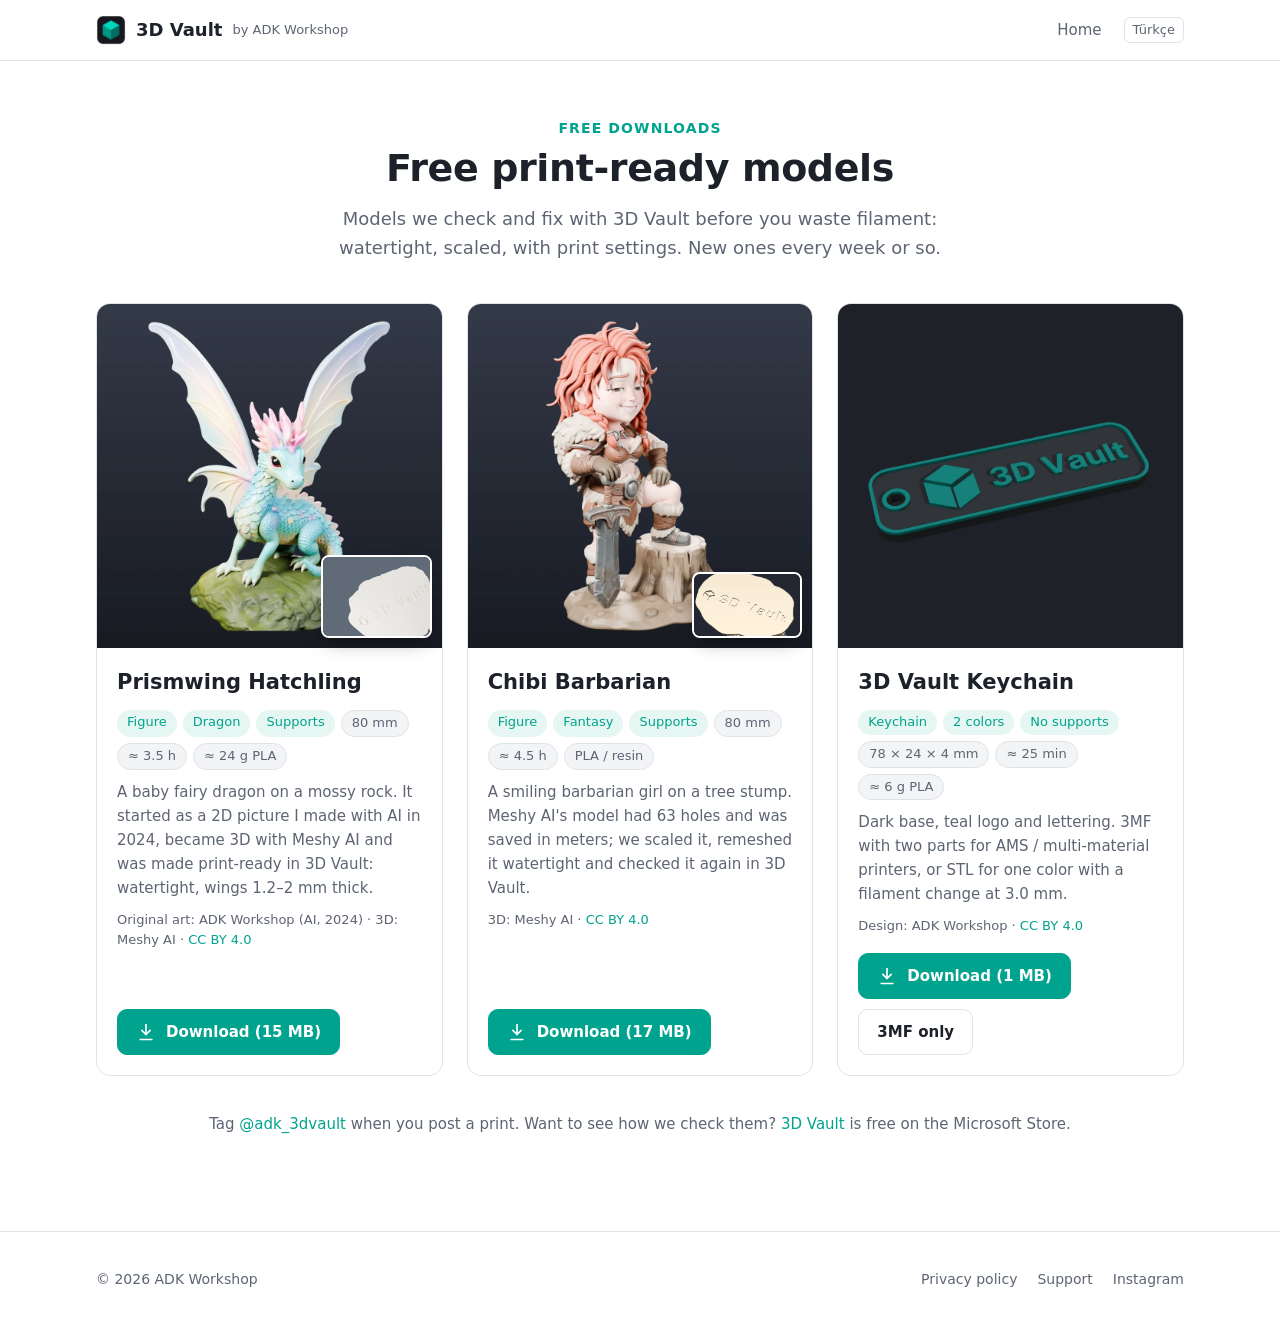
==== models/index.html @ 49a32dad "Ücretsiz modeller sayfası (models/, tr/models/) + ana sayfada son 3 model; Prismwing Hatchling eklen" ====
<!doctype html>
<html lang="en">
<head>
<meta charset="utf-8">
<meta name="viewport" content="width=device-width, initial-scale=1">
<title>Free 3D printable models – 3D Vault | ADK Workshop</title>
<meta name="description" content="Free, print-ready STL models checked with 3D Vault: watertight, scaled and tested in the slicer. CC BY 4.0.">
<meta property="og:title" content="Free 3D printable models – 3D Vault | ADK Workshop">
<meta property="og:description" content="Free, print-ready STL models checked with 3D Vault: watertight, scaled and tested in the slicer. CC BY 4.0.">
<meta property="og:image" content="https://3dvault.adkworkshop.com/assets/models/prismwing-hatchling.webp">
<meta property="og:type" content="website">
<link rel="alternate" hreflang="en" href="https://3dvault.adkworkshop.com/models/">
<link rel="alternate" hreflang="tr" href="https://3dvault.adkworkshop.com/tr/models/">
<link rel="icon" type="image/png" sizes="32x32" href="../assets/icon-32.png">
<link rel="apple-touch-icon" href="../assets/icon-180.png">
<link rel="stylesheet" href="../assets/site.css">
</head>
<body>

<header class="top">
  <div class="wrap">
    <a class="brand" href="../"><img src="../assets/icon-64.png" alt="">3D Vault <small>by ADK Workshop</small></a>
    <nav>
      <a href="../">Home</a>
      <a class="lang" href="../tr/models/" hreflang="tr">Türkçe</a>
    </nav>
  </div>
</header>

<section class="models-page">
  <div class="wrap">
    <div class="center">
      <p class="kicker">Free downloads</p>
      <h2>Free print-ready models</h2>
      <p class="sub">Models we check and fix with 3D Vault before you waste filament: watertight, scaled, with print settings. New ones every week or so.</p>
    </div>
    <div class="mgrid">
<article class="mcard" id="prismwing-hatchling">
  <div class="mimg"><img class="main" src="../assets/models/prismwing-hatchling.webp" alt="Prismwing Hatchling" loading="lazy"><img class="bottom" src="../assets/models/prismwing-hatchling-bottom.webp" alt="the 3D Vault stamp under the base" loading="lazy"></div>
  <div class="mbody">
    <h3>Prismwing Hatchling</h3>
    <div class="chips"><span class="chip">Figure</span><span class="chip">Dragon</span><span class="chip">Supports</span><span class="chip spec">80 mm</span><span class="chip spec">≈ 3.5 h</span><span class="chip spec">≈ 24 g PLA</span></div>
    <p>A baby fairy dragon on a mossy rock. It started as a 2D picture I made with AI in 2024, became 3D with Meshy AI and was made print-ready in 3D Vault: watertight, wings 1.2–2 mm thick.</p>
    <p class="credit">Original art: ADK Workshop (AI, 2024) · 3D: Meshy AI · <a href="https://creativecommons.org/licenses/by/4.0/" target="_blank" rel="noopener">CC BY 4.0</a></p>
    <div class="mbtns"><a class="btn primary" href="../downloads/Prismwing-Hatchling-3DVault.zip" download><svg viewBox="0 0 24 24" fill="none" stroke="currentColor" stroke-width="2" stroke-linecap="round" stroke-linejoin="round"><path d="M12 3v12"/><path d="M7 10l5 5 5-5"/><path d="M5 21h14"/></svg>Download (15 MB)</a></div>
  </div>
</article>
<article class="mcard" id="chibi-barbarian">
  <div class="mimg"><img class="main" src="../assets/models/chibi-barbarian-color.webp" alt="Chibi Barbarian" loading="lazy"><img class="bottom" src="../assets/models/chibi-barbarian-bottom.webp" alt="the 3D Vault stamp under the base" loading="lazy"></div>
  <div class="mbody">
    <h3>Chibi Barbarian</h3>
    <div class="chips"><span class="chip">Figure</span><span class="chip">Fantasy</span><span class="chip">Supports</span><span class="chip spec">80 mm</span><span class="chip spec">≈ 4.5 h</span><span class="chip spec">PLA / resin</span></div>
    <p>A smiling barbarian girl on a tree stump. Meshy AI&#x27;s model had 63 holes and was saved in meters; we scaled it, remeshed it watertight and checked it again in 3D Vault.</p>
    <p class="credit">3D: Meshy AI · <a href="https://creativecommons.org/licenses/by/4.0/" target="_blank" rel="noopener">CC BY 4.0</a></p>
    <div class="mbtns"><a class="btn primary" href="../downloads/Chibi-Barbarian-3DVault.zip" download><svg viewBox="0 0 24 24" fill="none" stroke="currentColor" stroke-width="2" stroke-linecap="round" stroke-linejoin="round"><path d="M12 3v12"/><path d="M7 10l5 5 5-5"/><path d="M5 21h14"/></svg>Download (17 MB)</a></div>
  </div>
</article>
<article class="mcard" id="keychain">
  <div class="mimg"><img class="main contain" src="../assets/keychain.webp" alt="3D Vault Keychain" loading="lazy"></div>
  <div class="mbody">
    <h3>3D Vault Keychain</h3>
    <div class="chips"><span class="chip">Keychain</span><span class="chip">2 colors</span><span class="chip">No supports</span><span class="chip spec">78 × 24 × 4 mm</span><span class="chip spec">≈ 25 min</span><span class="chip spec">≈ 6 g PLA</span></div>
    <p>Dark base, teal logo and lettering. 3MF with two parts for AMS / multi-material printers, or STL for one color with a filament change at 3.0 mm.</p>
    <p class="credit">Design: ADK Workshop · <a href="https://creativecommons.org/licenses/by/4.0/" target="_blank" rel="noopener">CC BY 4.0</a></p>
    <div class="mbtns"><a class="btn primary" href="../downloads/3DVault-Keychain.zip" download><svg viewBox="0 0 24 24" fill="none" stroke="currentColor" stroke-width="2" stroke-linecap="round" stroke-linejoin="round"><path d="M12 3v12"/><path d="M7 10l5 5 5-5"/><path d="M5 21h14"/></svg>Download (1 MB)</a><a class="btn" href="../downloads/3DVault-Keychain.3mf" download>3MF only</a></div>
  </div>
</article>
    </div>
    <p class="mnote center">Tag <a href="https://www.instagram.com/adk_3dvault/" target="_blank" rel="noopener">@adk_3dvault</a> when you post a print. Want to see how we check them? <a href="../#features">3D Vault</a> is free on the Microsoft Store.</p>
  </div>
</section>

<footer>
  <div class="wrap">
    <span>© 2026 <a href="https://adkworkshop.com/">ADK Workshop</a></span>
    <div class="links">
      <a href="../privacy.html">Privacy policy</a>
      <a href="mailto:support@adkworkshop.com">Support</a>
      <a href="https://www.instagram.com/adk_3dvault/" target="_blank" rel="noopener">Instagram</a>
    </div>
  </div>
</footer>
</body>
</html>
---- assets/site.css ----
/* ADK Workshop / 3D Vault — site stili (uygulamanın renkleriyle aynı) */
:root {
  --bg: #111317; --bg2: #16181d; --panel: #1e2128; --line: #2c313b; --text: #e6e8ec; --muted: #9aa2b0;
  --accent: #00c2a8; --accent-ink: #04201c; --accent-soft: rgba(0, 194, 168, .12); --shadow: rgba(0, 0, 0, .55);
}
@media (prefers-color-scheme: light) {
  :root {
    --bg: #ffffff; --bg2: #f3f4f6; --panel: #ffffff; --line: #dfe3e8; --text: #1d2129; --muted: #5d6573;
    --accent: #00a38d; --accent-ink: #ffffff; --accent-soft: rgba(0, 163, 141, .10); --shadow: rgba(30, 40, 60, .18);
  }
}
* { box-sizing: border-box; }
html { scroll-behavior: smooth; }
body { margin: 0; background: var(--bg); color: var(--text); font: 17px/1.6 "Segoe UI Variable Text", "Segoe UI", system-ui, -apple-system, sans-serif; -webkit-font-smoothing: antialiased; }
a { color: var(--accent); text-decoration: none; }
a:hover { text-decoration: underline; }
img, video { max-width: 100%; display: block; }
.wrap { max-width: 1120px; margin: 0 auto; padding: 0 16px; }

/* üst bar */
header.top { position: sticky; top: 0; z-index: 10; background: color-mix(in srgb, var(--bg) 86%, transparent); backdrop-filter: blur(10px); border-bottom: 1px solid var(--line); }
header.top .wrap { display: flex; align-items: center; gap: 20px; height: 60px; }
.brand { display: flex; align-items: center; gap: 10px; color: var(--text); font-weight: 600; font-size: 18px; }
.brand:hover { text-decoration: none; }
.brand img { width: 30px; height: 30px; }
.brand small { color: var(--muted); font-weight: 400; font-size: 13px; }
header.top nav { margin-left: auto; display: flex; gap: 22px; align-items: center; font-size: 15px; }
header.top nav a { color: var(--muted); }
header.top nav a:hover { color: var(--text); text-decoration: none; }
header.top nav .lang { border: 1px solid var(--line); border-radius: 6px; padding: 2px 8px; font-size: 13px; }
@media (max-width: 720px) { header.top nav a:not(.lang) { display: none; } .brand small { display: none; } }

/* düğmeler */
.btn { display: inline-flex; align-items: center; gap: 10px; padding: 12px 22px; border-radius: 10px; font-weight: 600; font-size: 16px; border: 1px solid var(--line); color: var(--text); background: var(--panel); cursor: pointer; }
.btn:hover { text-decoration: none; border-color: var(--muted); }
.btn.primary { background: var(--accent); border-color: var(--accent); color: var(--accent-ink); }
.btn.primary:hover { filter: brightness(1.08); }
.btn.soon { cursor: default; }
.btn.soon:hover { filter: none; }
.btn svg { width: 20px; height: 20px; flex: none; }
.btn .sub { display: block; font-size: 12px; font-weight: 400; opacity: .85; line-height: 1.2; }
.btn .two { display: flex; flex-direction: column; align-items: flex-start; line-height: 1.25; }

/* giriş */
.hero { padding: 72px 0 40px; text-align: center; background: radial-gradient(1200px 500px at 50% -10%, var(--accent-soft), transparent 70%); }
.hero .logo { width: 88px; height: 88px; margin: 0 auto 18px; }
.hero h1 { font-size: clamp(36px, 6vw, 60px); line-height: 1.08; margin: 0 0 16px; letter-spacing: -.02em; }
.hero p.lead { font-size: clamp(18px, 2.2vw, 21px); color: var(--muted); max-width: 720px; margin: 0 auto 30px; }
.hero .cta { display: flex; gap: 12px; justify-content: center; flex-wrap: wrap; }
.hero .note { margin-top: 14px; font-size: 14px; color: var(--muted); }
.hero .note.samples { margin-top: 4px; }
.shot { margin: 48px auto 0; border-radius: 12px; overflow: hidden; border: 1px solid var(--line); box-shadow: 0 30px 80px -20px var(--shadow); background: var(--bg2); }
.shot img { width: 100%; height: auto; cursor: zoom-in; }

/* bölümler */
section { padding: 80px 0; }
section.alt { background: var(--bg2); }
.kicker { color: var(--accent); font-weight: 600; font-size: 14px; letter-spacing: .08em; text-transform: uppercase; margin: 0 0 8px; }
h2 { font-size: clamp(28px, 4vw, 38px); line-height: 1.15; margin: 0 0 14px; letter-spacing: -.01em; }
.center { text-align: center; }
.center p.sub, p.sub { color: var(--muted); max-width: 680px; margin: 0 auto; font-size: 18px; }

/* özellik satırları */
.feature { display: grid; grid-template-columns: 5fr 7fr; gap: 48px; align-items: center; margin-top: 72px; }
.feature:nth-child(even) { grid-template-columns: 7fr 5fr; }
.feature:nth-child(even) .text { order: 2; }
.feature h3 { font-size: 24px; margin: 0 0 10px; }
.feature p { color: var(--muted); margin: 0 0 12px; }
.feature ul { margin: 0; padding-left: 20px; color: var(--muted); }
.feature li { margin: 4px 0; }
.feature .shot { margin: 0; }
@media (max-width: 860px) { .feature, .feature:nth-child(even) { grid-template-columns: 1fr; gap: 20px; margin-top: 56px; } .feature:nth-child(even) .text { order: 0; } }

/* küçük özellik kutuları */
.grid { display: grid; grid-template-columns: repeat(auto-fill, minmax(240px, 1fr)); gap: 16px; margin-top: 40px; }
.card { background: var(--panel); border: 1px solid var(--line); border-radius: 12px; padding: 20px; }
.card h4 { margin: 0 0 6px; font-size: 17px; }
.card p { margin: 0; color: var(--muted); font-size: 15px; }
.card .ic { font-size: 22px; margin-bottom: 8px; }

/* video */
.video { max-width: 960px; margin: 40px auto 0; border-radius: 12px; overflow: hidden; border: 1px solid var(--line); box-shadow: 0 30px 80px -20px var(--shadow); background: #000; }
.video video { width: 100%; height: auto; aspect-ratio: 16 / 9; }

/* fiyat */
.plans { display: grid; grid-template-columns: repeat(2, minmax(0, 1fr)); gap: 20px; max-width: 860px; margin: 40px auto 0; }
@media (max-width: 720px) { .plans { grid-template-columns: 1fr; } }
.plan { background: var(--panel); border: 1px solid var(--line); border-radius: 14px; padding: 28px; display: flex; flex-direction: column; }
.plan.pro { border-color: var(--accent); box-shadow: 0 0 0 1px var(--accent), 0 24px 60px -24px var(--shadow); }
.plan h3 { margin: 0; font-size: 22px; }
.plan .price { font-size: 40px; font-weight: 700; margin: 10px 0 2px; letter-spacing: -.02em; }
.plan .price s { font-size: 22px; color: var(--muted); font-weight: 400; margin-left: 6px; }
.plan .per { color: var(--muted); font-size: 14px; margin-bottom: 18px; }
.plan ul { list-style: none; padding: 0; margin: 0 0 4px; }
.plan li { padding: 6px 0 6px 28px; position: relative; color: var(--text); }
.plan li::before { content: "✓"; position: absolute; left: 4px; color: var(--accent); font-weight: 700; }
.plan li.no { color: var(--muted); }
.plan li.no::before { content: "–"; color: var(--muted); }
.badge { display: inline-block; background: var(--accent-soft); color: var(--accent); font-size: 12px; font-weight: 600; padding: 3px 10px; border-radius: 99px; margin-left: 8px; vertical-align: middle; }

/* anahtarlık */
#keychain .feature { margin-top: 40px; }
.feature .kc-shot { border: 0; box-shadow: none; background: radial-gradient(ellipse at center, var(--accent-soft), transparent 70%); }
.kc-cta { display: flex; gap: 12px; flex-wrap: wrap; margin-top: 22px; }
.kc-note { font-size: 14px; margin-top: 14px !important; }

/* ücretsiz modeller */
#free-models .feature { margin-top: 40px; grid-template-columns: 7fr 5fr; }
#free-models .text h3 { font-size: 24px; margin: 0 0 10px; }
.model-shot { position: relative; overflow: visible; }
.model-shot img { border-radius: 12px; }
.model-shot .model-bottom { position: absolute; right: -10px; bottom: -18px; width: 38%; border: 3px solid var(--bg2);
  border-radius: 12px; box-shadow: 0 12px 30px -10px var(--shadow); cursor: default; }
@media (max-width: 860px) { #free-models .feature { grid-template-columns: 1fr; } #free-models .shot { order: -1; } }

/* SSS */
.faq { max-width: 780px; margin: 32px auto 0; }
.faq details { border-bottom: 1px solid var(--line); padding: 16px 0; }
.faq summary { cursor: pointer; font-weight: 600; font-size: 17px; list-style: none; display: flex; justify-content: space-between; gap: 16px; }
.faq summary::-webkit-details-marker { display: none; }
.faq summary::after { content: "+"; color: var(--muted); font-weight: 400; font-size: 22px; line-height: 1; }
.faq details[open] summary::after { content: "−"; }
.faq details p { color: var(--muted); margin: 10px 0 0; }

/* alt bilgi */
footer { border-top: 1px solid var(--line); padding: 36px 0 48px; color: var(--muted); font-size: 14px; }
footer .wrap { display: flex; flex-wrap: wrap; gap: 12px 28px; align-items: center; }
footer .links { display: flex; flex-wrap: wrap; gap: 8px 20px; margin-left: auto; }
footer a { color: var(--muted); }
footer a:hover { color: var(--text); }

/* yazı sayfaları (gizlilik) */
.doc { max-width: 760px; margin: 0 auto; padding: 48px 16px 72px; }
.doc h1 { font-size: 32px; margin: 0 0 4px; }
.doc h2 { font-size: 21px; margin: 32px 0 8px; }
.doc p, .doc li { color: var(--text); }
.doc .muted { color: var(--muted); font-size: 14px; }
.doc ul { padding-left: 22px; }
.doc hr { border: 0; border-top: 1px solid var(--line); margin: 48px 0; }

/* büyük resim */
.lightbox { position: fixed; inset: 0; z-index: 50; background: rgba(0, 0, 0, .85); display: none; align-items: center; justify-content: center; padding: 16px; cursor: zoom-out; }
.lightbox.on { display: flex; }
.lightbox img { max-height: 100%; border-radius: 8px; }
section[id], .doc section { scroll-margin-top: 64px; }

/* ücretsiz modeller: ızgara kartlar (tools/build_models.py) */
.mgrid { display: grid; grid-template-columns: repeat(auto-fill, minmax(300px, 1fr)); gap: 24px; margin-top: 40px; }
.mcard { background: var(--panel); border: 1px solid var(--line); border-radius: 14px; overflow: hidden; display: flex; flex-direction: column; }
.mimg { position: relative; background: #1e2128; }
.mimg .main { width: 100%; aspect-ratio: 1; object-fit: cover; }
.mimg .main.contain { object-fit: contain; padding: 6%; }
.mimg .bottom { position: absolute; right: 10px; bottom: 10px; width: 32%; border-radius: 8px; border: 2px solid var(--panel); box-shadow: 0 8px 20px -8px rgba(0, 0, 0, .6); }
.mbody { padding: 18px 20px 20px; display: flex; flex-direction: column; gap: 10px; flex: 1; }
.mbody h3 { margin: 0; font-size: 21px; }
.chips { display: flex; flex-wrap: wrap; gap: 6px; }
.chip { font-size: 13px; padding: 2px 10px; border-radius: 999px; background: var(--accent-soft); color: var(--accent); }
.chip.spec { background: var(--bg2); color: var(--muted); border: 1px solid var(--line); }
.mbody p { margin: 0; color: var(--muted); font-size: 15px; }
.mbody .credit { font-size: 13px; }
.mbtns { margin-top: auto; padding-top: 6px; display: flex; gap: 10px; flex-wrap: wrap; }
.mbtns .btn { padding: 10px 18px; font-size: 15px; }
.more { text-align: center; margin: 36px 0 0; }
.models-page { padding-top: 56px; }
.mnote { color: var(--muted); font-size: 15px; margin-top: 36px; }
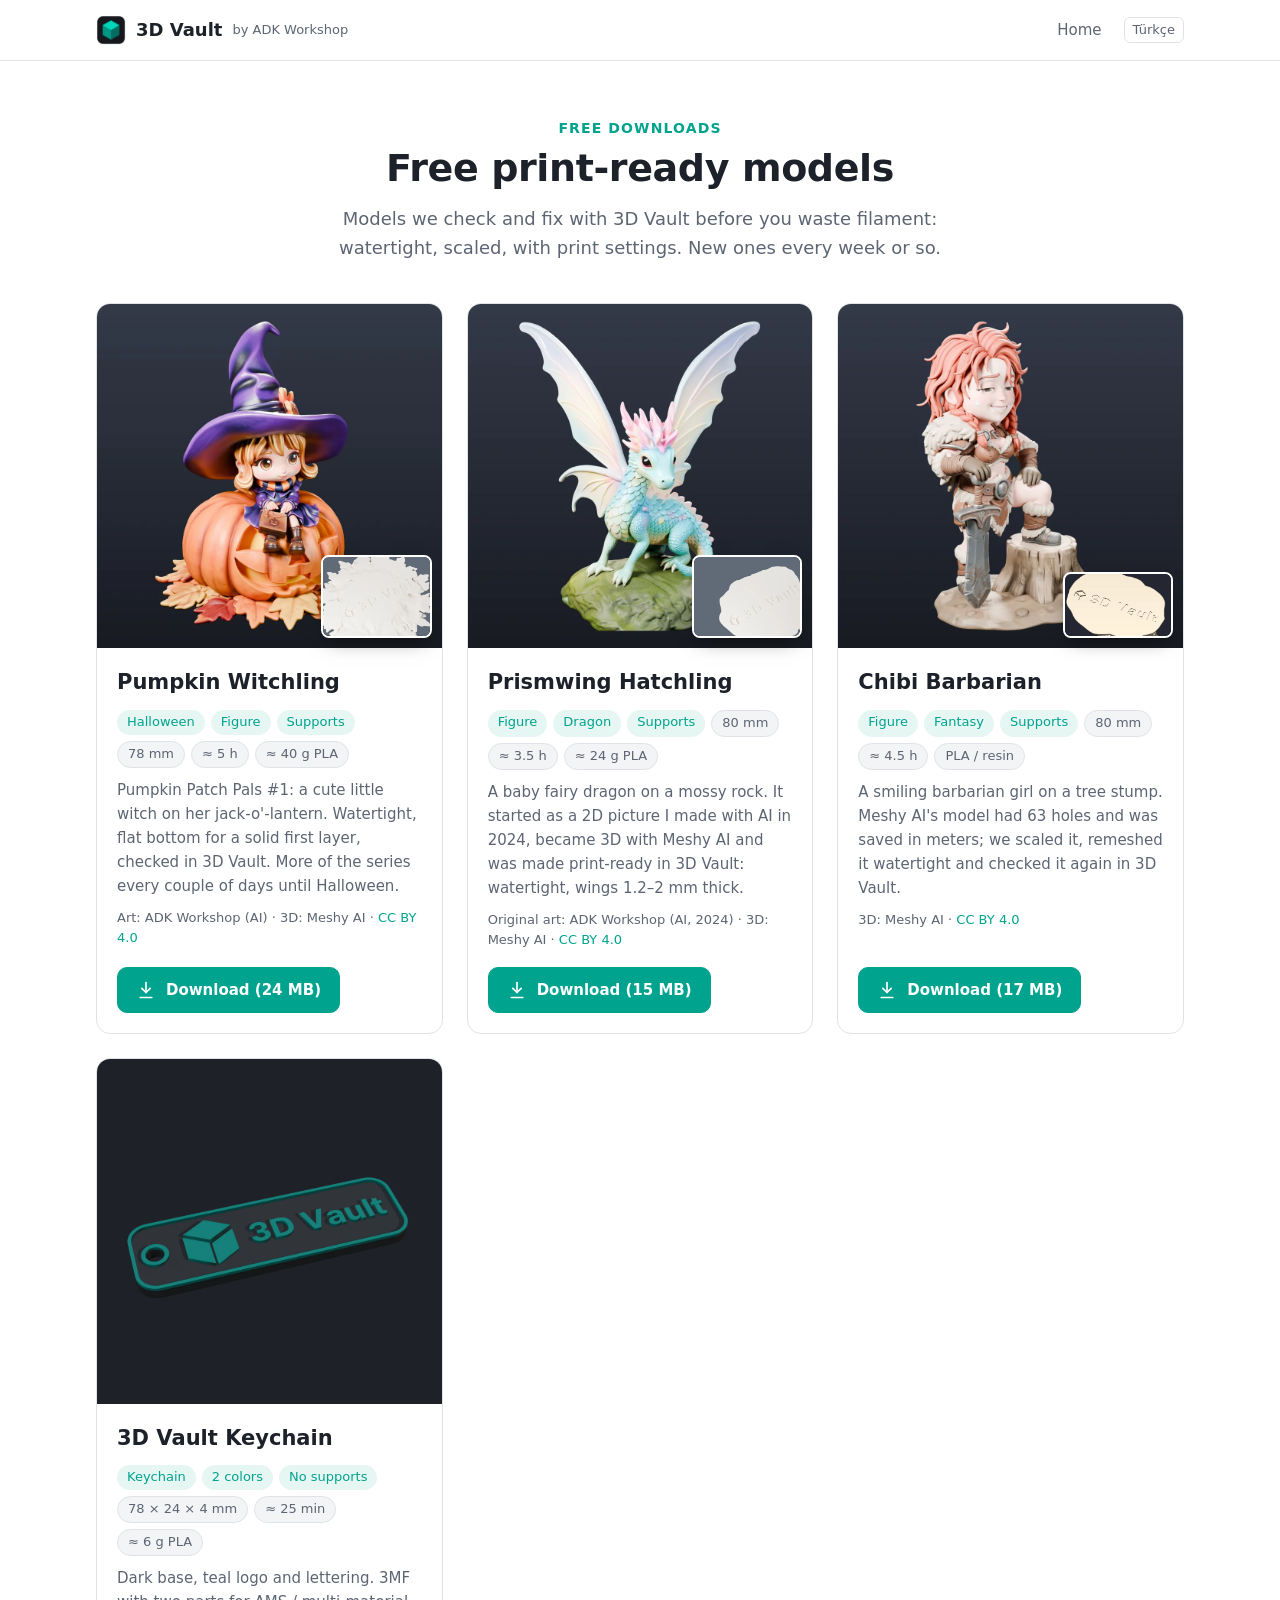
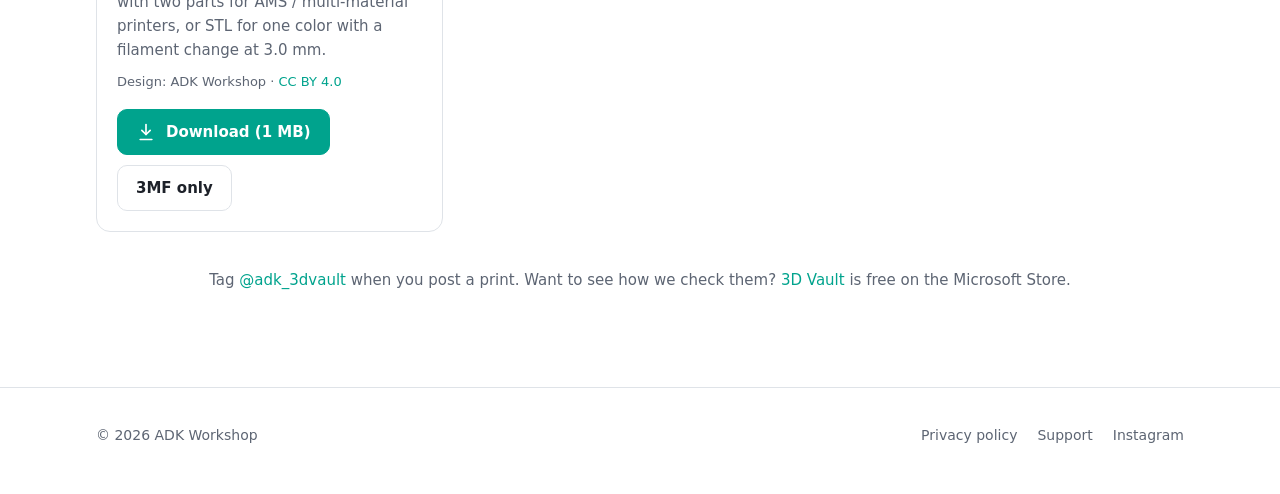
==== commit 9dd03d92: "Pumpkin Witchling (Pumpkin Patch Pals #1) ücretsiz model Co-Authored-By: Claude Opus 5.5 <noreply@an" ====
--- a/models/index.html
+++ b/models/index.html
@@ -7,7 +7,7 @@
 <meta name="description" content="Free, print-ready STL models checked with 3D Vault: watertight, scaled and tested in the slicer. CC BY 4.0.">
 <meta property="og:title" content="Free 3D printable models – 3D Vault | ADK Workshop">
 <meta property="og:description" content="Free, print-ready STL models checked with 3D Vault: watertight, scaled and tested in the slicer. CC BY 4.0.">
-<meta property="og:image" content="https://3dvault.adkworkshop.com/assets/models/prismwing-hatchling.webp">
+<meta property="og:image" content="https://3dvault.adkworkshop.com/assets/models/pumpkin-witchling.webp">
 <meta property="og:type" content="website">
 <link rel="alternate" hreflang="en" href="https://3dvault.adkworkshop.com/models/">
 <link rel="alternate" hreflang="tr" href="https://3dvault.adkworkshop.com/tr/models/">
@@ -35,6 +35,16 @@
       <p class="sub">Models we check and fix with 3D Vault before you waste filament: watertight, scaled, with print settings. New ones every week or so.</p>
     </div>
     <div class="mgrid">
+<article class="mcard" id="pumpkin-witchling">
+  <div class="mimg"><img class="main" src="../assets/models/pumpkin-witchling.webp" alt="Pumpkin Witchling" loading="lazy"><img class="bottom" src="../assets/models/pumpkin-witchling-bottom.webp" alt="the 3D Vault stamp under the base" loading="lazy"></div>
+  <div class="mbody">
+    <h3>Pumpkin Witchling</h3>
+    <div class="chips"><span class="chip">Halloween</span><span class="chip">Figure</span><span class="chip">Supports</span><span class="chip spec">78 mm</span><span class="chip spec">≈ 5 h</span><span class="chip spec">≈ 40 g PLA</span></div>
+    <p>Pumpkin Patch Pals #1: a cute little witch on her jack-o&#x27;-lantern. Watertight, flat bottom for a solid first layer, checked in 3D Vault. More of the series every couple of days until Halloween.</p>
+    <p class="credit">Art: ADK Workshop (AI) · 3D: Meshy AI · <a href="https://creativecommons.org/licenses/by/4.0/" target="_blank" rel="noopener">CC BY 4.0</a></p>
+    <div class="mbtns"><a class="btn primary" href="../downloads/Pumpkin-Witchling-3DVault.zip" download><svg viewBox="0 0 24 24" fill="none" stroke="currentColor" stroke-width="2" stroke-linecap="round" stroke-linejoin="round"><path d="M12 3v12"/><path d="M7 10l5 5 5-5"/><path d="M5 21h14"/></svg>Download (24 MB)</a></div>
+  </div>
+</article>
 <article class="mcard" id="prismwing-hatchling">
   <div class="mimg"><img class="main" src="../assets/models/prismwing-hatchling.webp" alt="Prismwing Hatchling" loading="lazy"><img class="bottom" src="../assets/models/prismwing-hatchling-bottom.webp" alt="the 3D Vault stamp under the base" loading="lazy"></div>
   <div class="mbody">
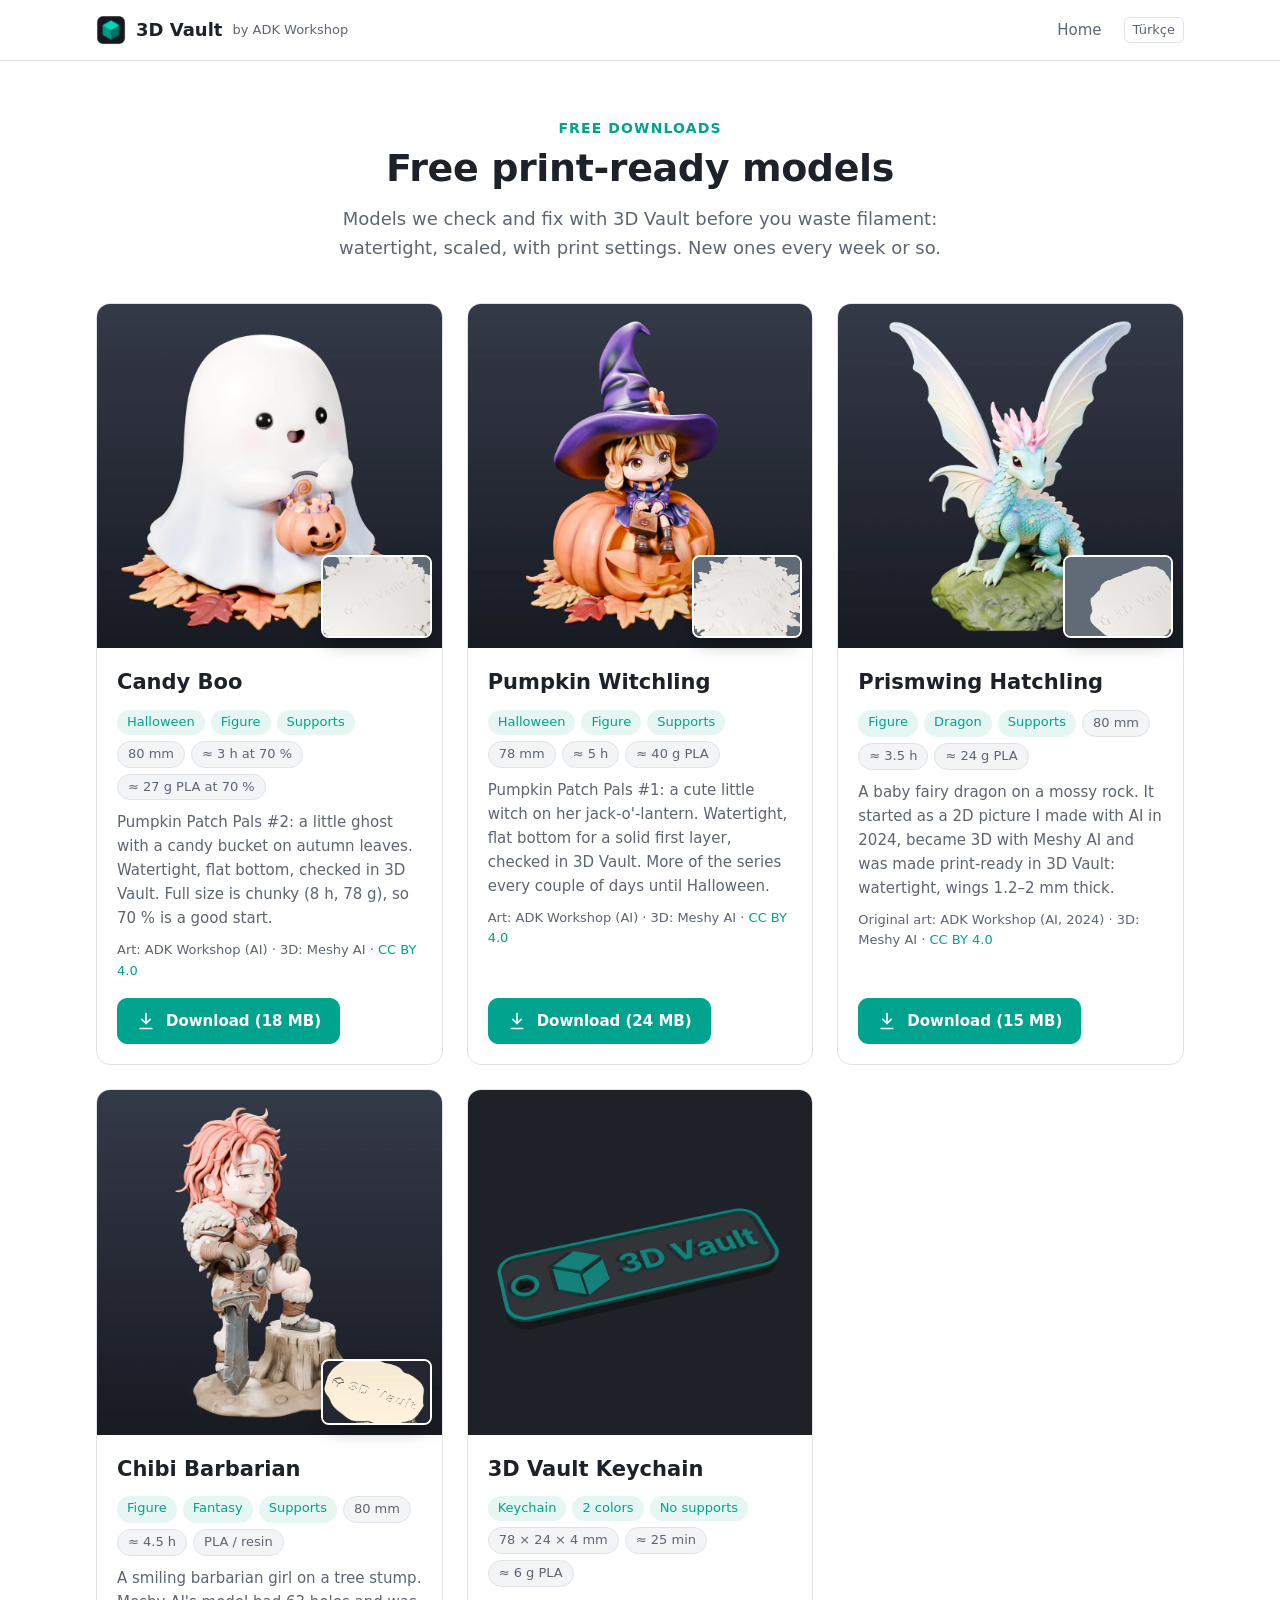
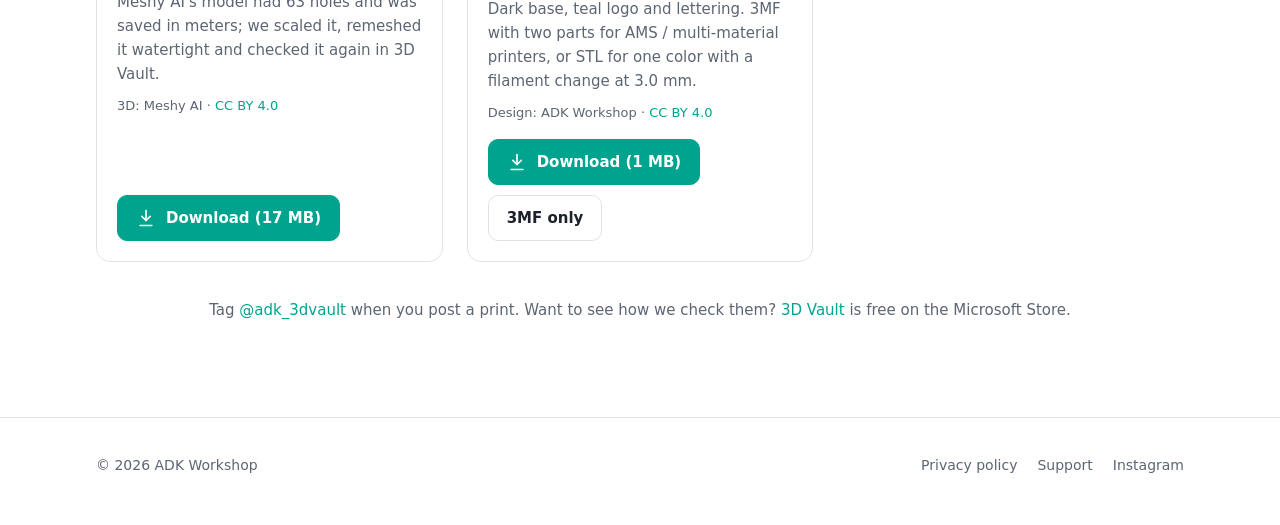
==== commit 0bbe289b: "Candy Boo (Pumpkin Patch Pals #2) ücretsiz model Co-Authored-By: Claude Opus 5.5 <noreply@anthropic." ====
--- a/models/index.html
+++ b/models/index.html
@@ -7,7 +7,7 @@
 <meta name="description" content="Free, print-ready STL models checked with 3D Vault: watertight, scaled and tested in the slicer. CC BY 4.0.">
 <meta property="og:title" content="Free 3D printable models – 3D Vault | ADK Workshop">
 <meta property="og:description" content="Free, print-ready STL models checked with 3D Vault: watertight, scaled and tested in the slicer. CC BY 4.0.">
-<meta property="og:image" content="https://3dvault.adkworkshop.com/assets/models/pumpkin-witchling.webp">
+<meta property="og:image" content="https://3dvault.adkworkshop.com/assets/models/candy-boo.webp">
 <meta property="og:type" content="website">
 <link rel="alternate" hreflang="en" href="https://3dvault.adkworkshop.com/models/">
 <link rel="alternate" hreflang="tr" href="https://3dvault.adkworkshop.com/tr/models/">
@@ -35,6 +35,16 @@
       <p class="sub">Models we check and fix with 3D Vault before you waste filament: watertight, scaled, with print settings. New ones every week or so.</p>
     </div>
     <div class="mgrid">
+<article class="mcard" id="candy-boo">
+  <div class="mimg"><img class="main" src="../assets/models/candy-boo.webp" alt="Candy Boo" loading="lazy"><img class="bottom" src="../assets/models/candy-boo-bottom.webp" alt="the 3D Vault stamp under the base" loading="lazy"></div>
+  <div class="mbody">
+    <h3>Candy Boo</h3>
+    <div class="chips"><span class="chip">Halloween</span><span class="chip">Figure</span><span class="chip">Supports</span><span class="chip spec">80 mm</span><span class="chip spec">≈ 3 h at 70 %</span><span class="chip spec">≈ 27 g PLA at 70 %</span></div>
+    <p>Pumpkin Patch Pals #2: a little ghost with a candy bucket on autumn leaves. Watertight, flat bottom, checked in 3D Vault. Full size is chunky (8 h, 78 g), so 70 % is a good start.</p>
+    <p class="credit">Art: ADK Workshop (AI) · 3D: Meshy AI · <a href="https://creativecommons.org/licenses/by/4.0/" target="_blank" rel="noopener">CC BY 4.0</a></p>
+    <div class="mbtns"><a class="btn primary" href="../downloads/Candy-Boo-3DVault.zip" download><svg viewBox="0 0 24 24" fill="none" stroke="currentColor" stroke-width="2" stroke-linecap="round" stroke-linejoin="round"><path d="M12 3v12"/><path d="M7 10l5 5 5-5"/><path d="M5 21h14"/></svg>Download (18 MB)</a></div>
+  </div>
+</article>
 <article class="mcard" id="pumpkin-witchling">
   <div class="mimg"><img class="main" src="../assets/models/pumpkin-witchling.webp" alt="Pumpkin Witchling" loading="lazy"><img class="bottom" src="../assets/models/pumpkin-witchling-bottom.webp" alt="the 3D Vault stamp under the base" loading="lazy"></div>
   <div class="mbody">
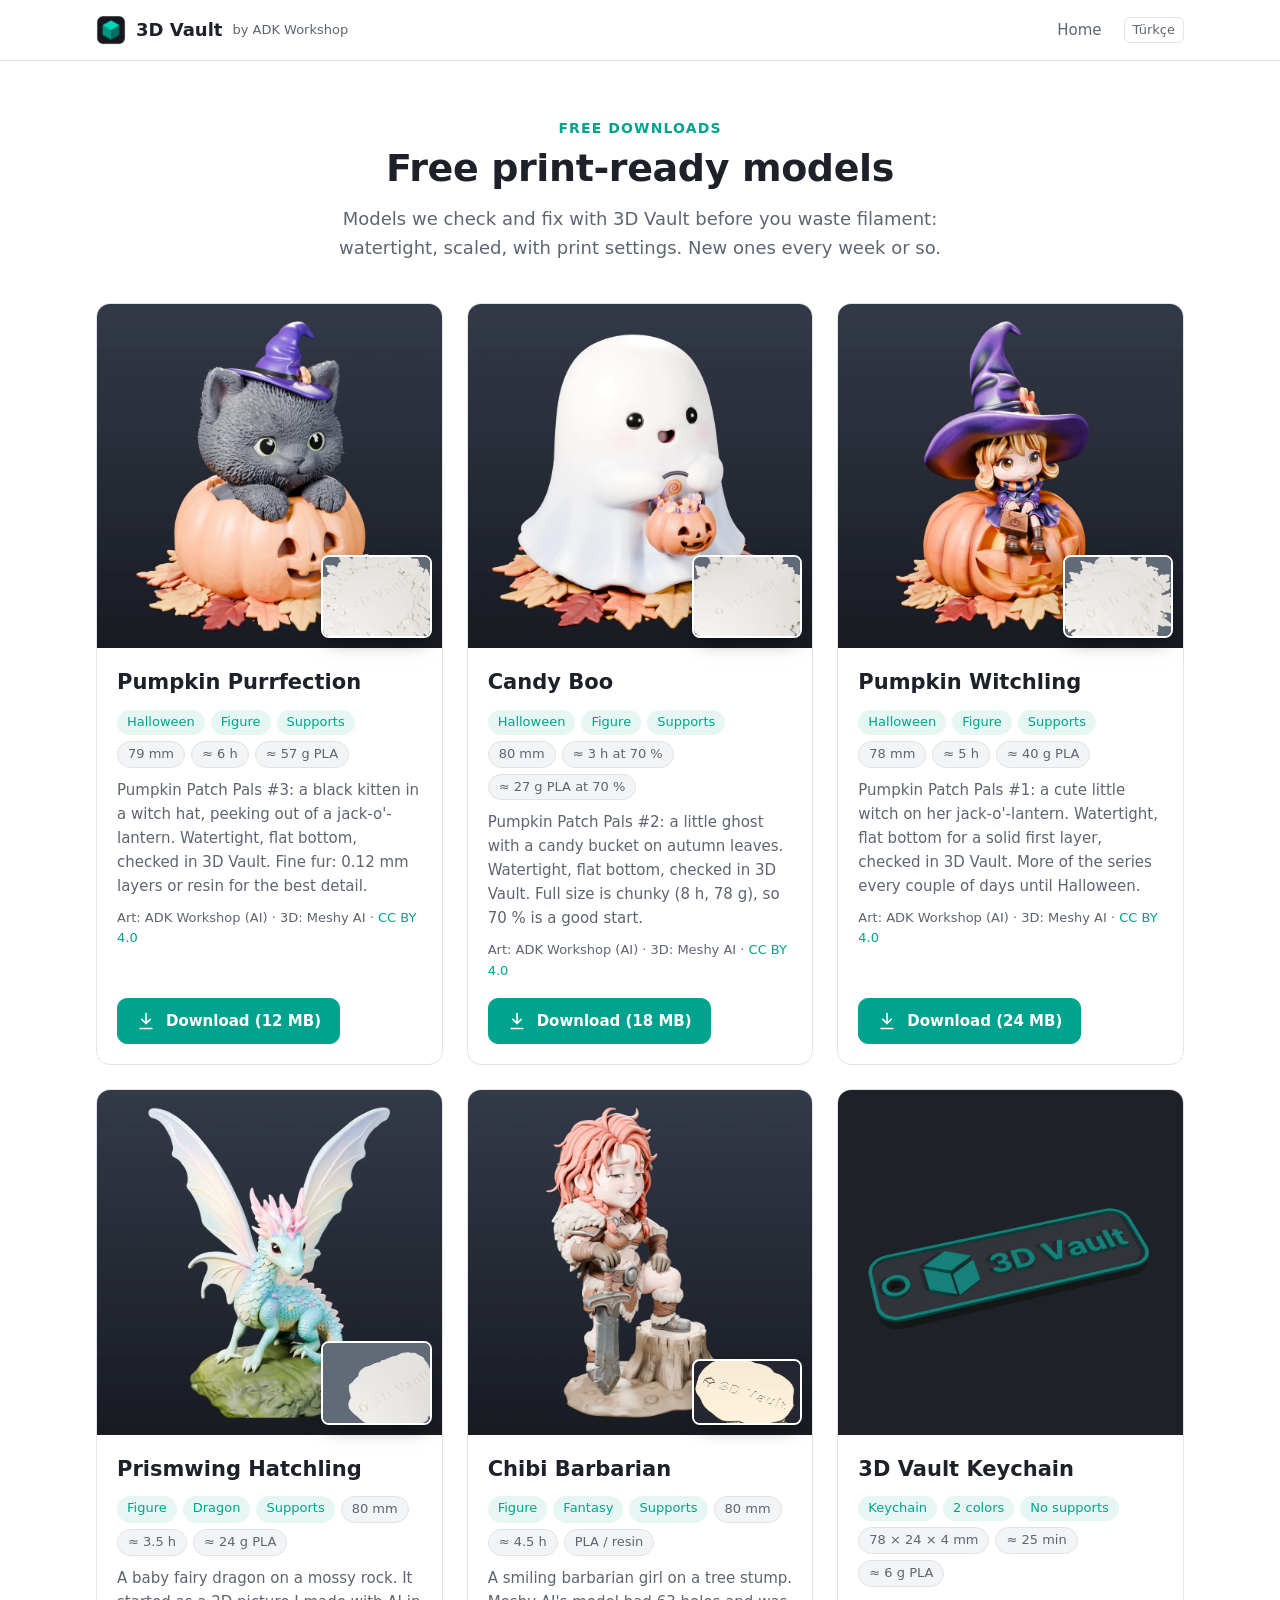
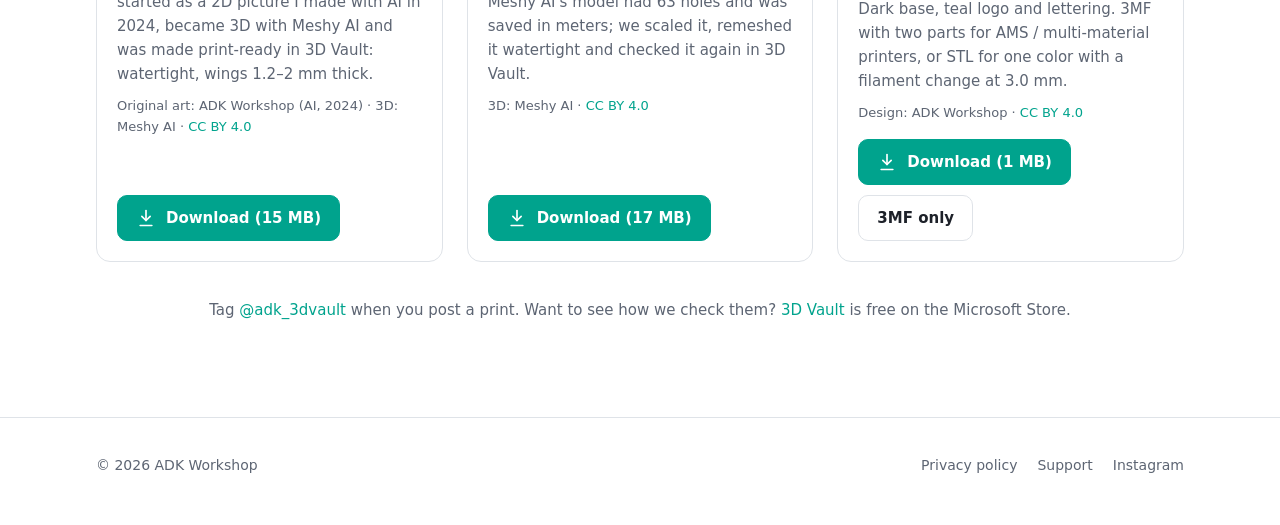
==== commit a3319300: "Pumpkin Purrfection (Pumpkin Patch Pals #3) ücretsiz model Co-Authored-By: Claude Opus 5.5 <noreply@" ====
--- a/models/index.html
+++ b/models/index.html
@@ -7,7 +7,7 @@
 <meta name="description" content="Free, print-ready STL models checked with 3D Vault: watertight, scaled and tested in the slicer. CC BY 4.0.">
 <meta property="og:title" content="Free 3D printable models – 3D Vault | ADK Workshop">
 <meta property="og:description" content="Free, print-ready STL models checked with 3D Vault: watertight, scaled and tested in the slicer. CC BY 4.0.">
-<meta property="og:image" content="https://3dvault.adkworkshop.com/assets/models/candy-boo.webp">
+<meta property="og:image" content="https://3dvault.adkworkshop.com/assets/models/pumpkin-purrfection.webp">
 <meta property="og:type" content="website">
 <link rel="alternate" hreflang="en" href="https://3dvault.adkworkshop.com/models/">
 <link rel="alternate" hreflang="tr" href="https://3dvault.adkworkshop.com/tr/models/">
@@ -35,6 +35,16 @@
       <p class="sub">Models we check and fix with 3D Vault before you waste filament: watertight, scaled, with print settings. New ones every week or so.</p>
     </div>
     <div class="mgrid">
+<article class="mcard" id="pumpkin-purrfection">
+  <div class="mimg"><img class="main" src="../assets/models/pumpkin-purrfection.webp" alt="Pumpkin Purrfection" loading="lazy"><img class="bottom" src="../assets/models/pumpkin-purrfection-bottom.webp" alt="the 3D Vault stamp under the base" loading="lazy"></div>
+  <div class="mbody">
+    <h3>Pumpkin Purrfection</h3>
+    <div class="chips"><span class="chip">Halloween</span><span class="chip">Figure</span><span class="chip">Supports</span><span class="chip spec">79 mm</span><span class="chip spec">≈ 6 h</span><span class="chip spec">≈ 57 g PLA</span></div>
+    <p>Pumpkin Patch Pals #3: a black kitten in a witch hat, peeking out of a jack-o&#x27;-lantern. Watertight, flat bottom, checked in 3D Vault. Fine fur: 0.12 mm layers or resin for the best detail.</p>
+    <p class="credit">Art: ADK Workshop (AI) · 3D: Meshy AI · <a href="https://creativecommons.org/licenses/by/4.0/" target="_blank" rel="noopener">CC BY 4.0</a></p>
+    <div class="mbtns"><a class="btn primary" href="../downloads/Pumpkin-Purrfection-3DVault.zip" download><svg viewBox="0 0 24 24" fill="none" stroke="currentColor" stroke-width="2" stroke-linecap="round" stroke-linejoin="round"><path d="M12 3v12"/><path d="M7 10l5 5 5-5"/><path d="M5 21h14"/></svg>Download (12 MB)</a></div>
+  </div>
+</article>
 <article class="mcard" id="candy-boo">
   <div class="mimg"><img class="main" src="../assets/models/candy-boo.webp" alt="Candy Boo" loading="lazy"><img class="bottom" src="../assets/models/candy-boo-bottom.webp" alt="the 3D Vault stamp under the base" loading="lazy"></div>
   <div class="mbody">
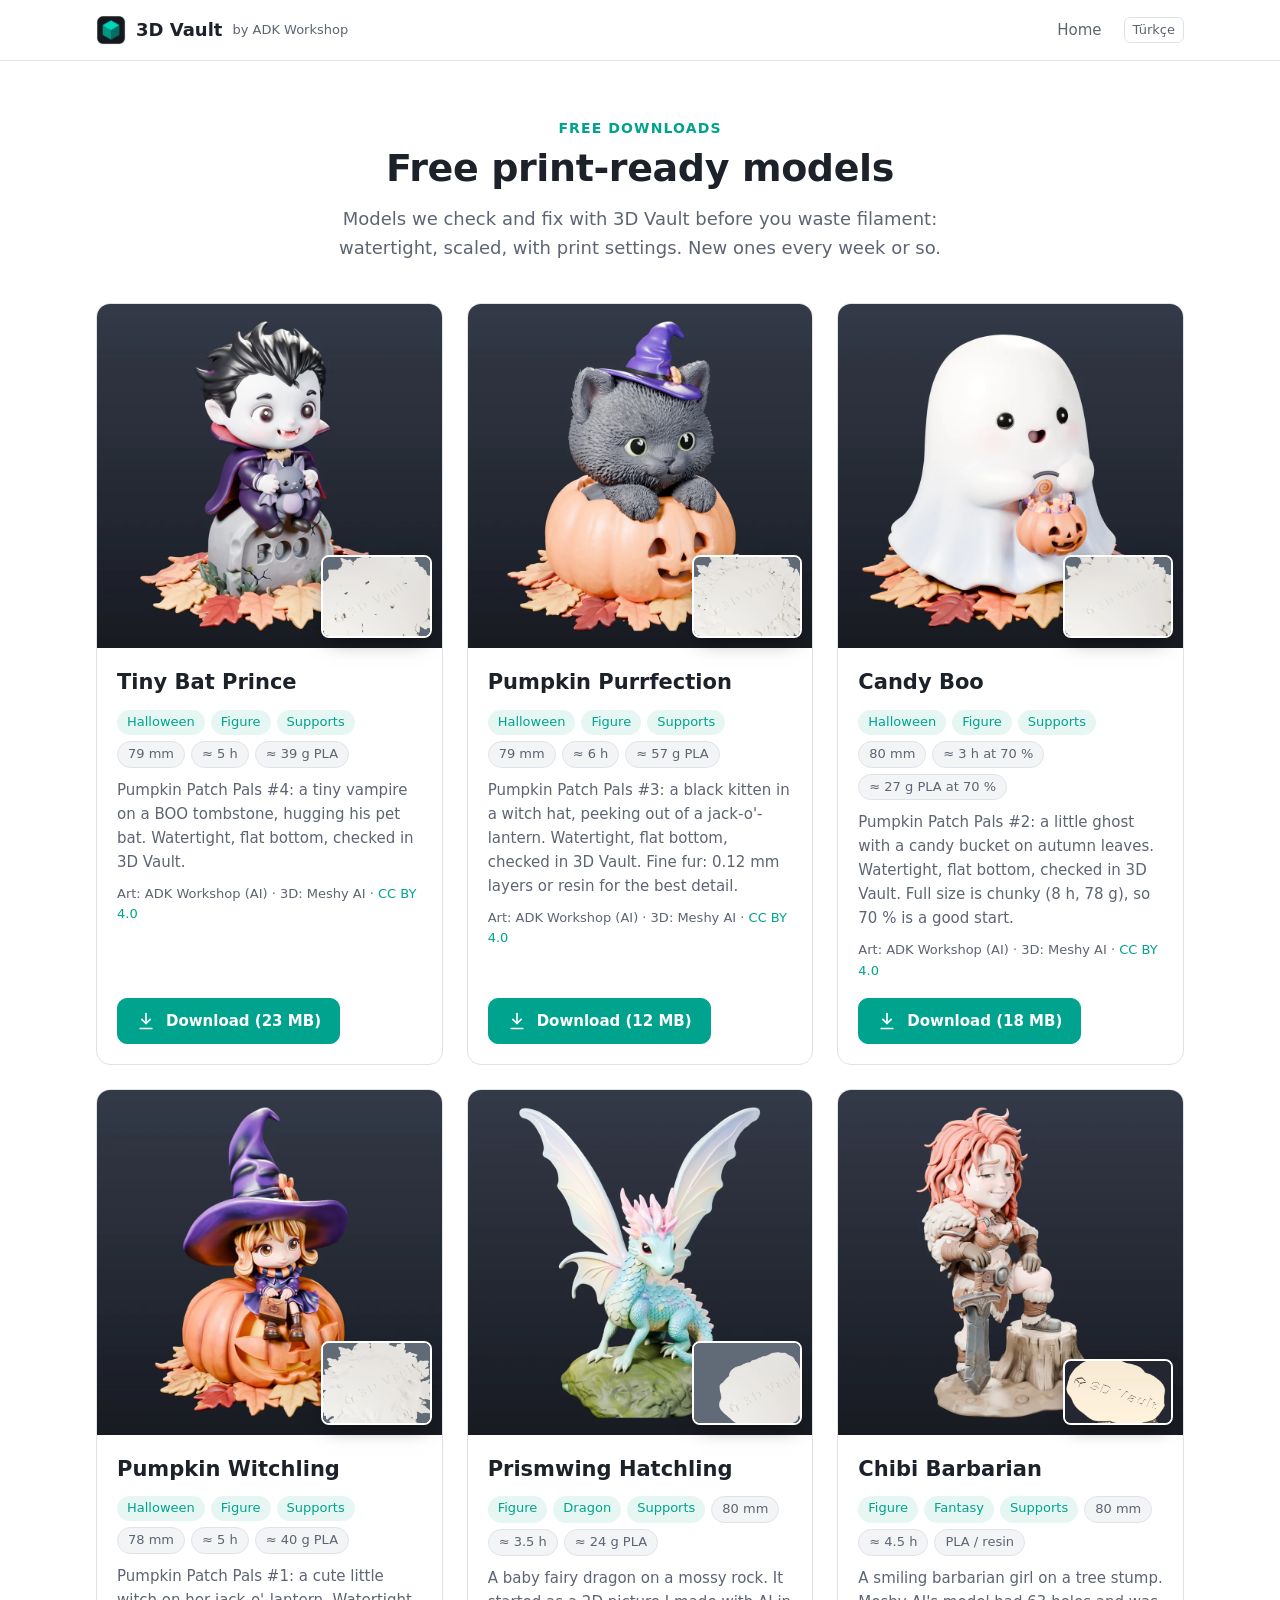
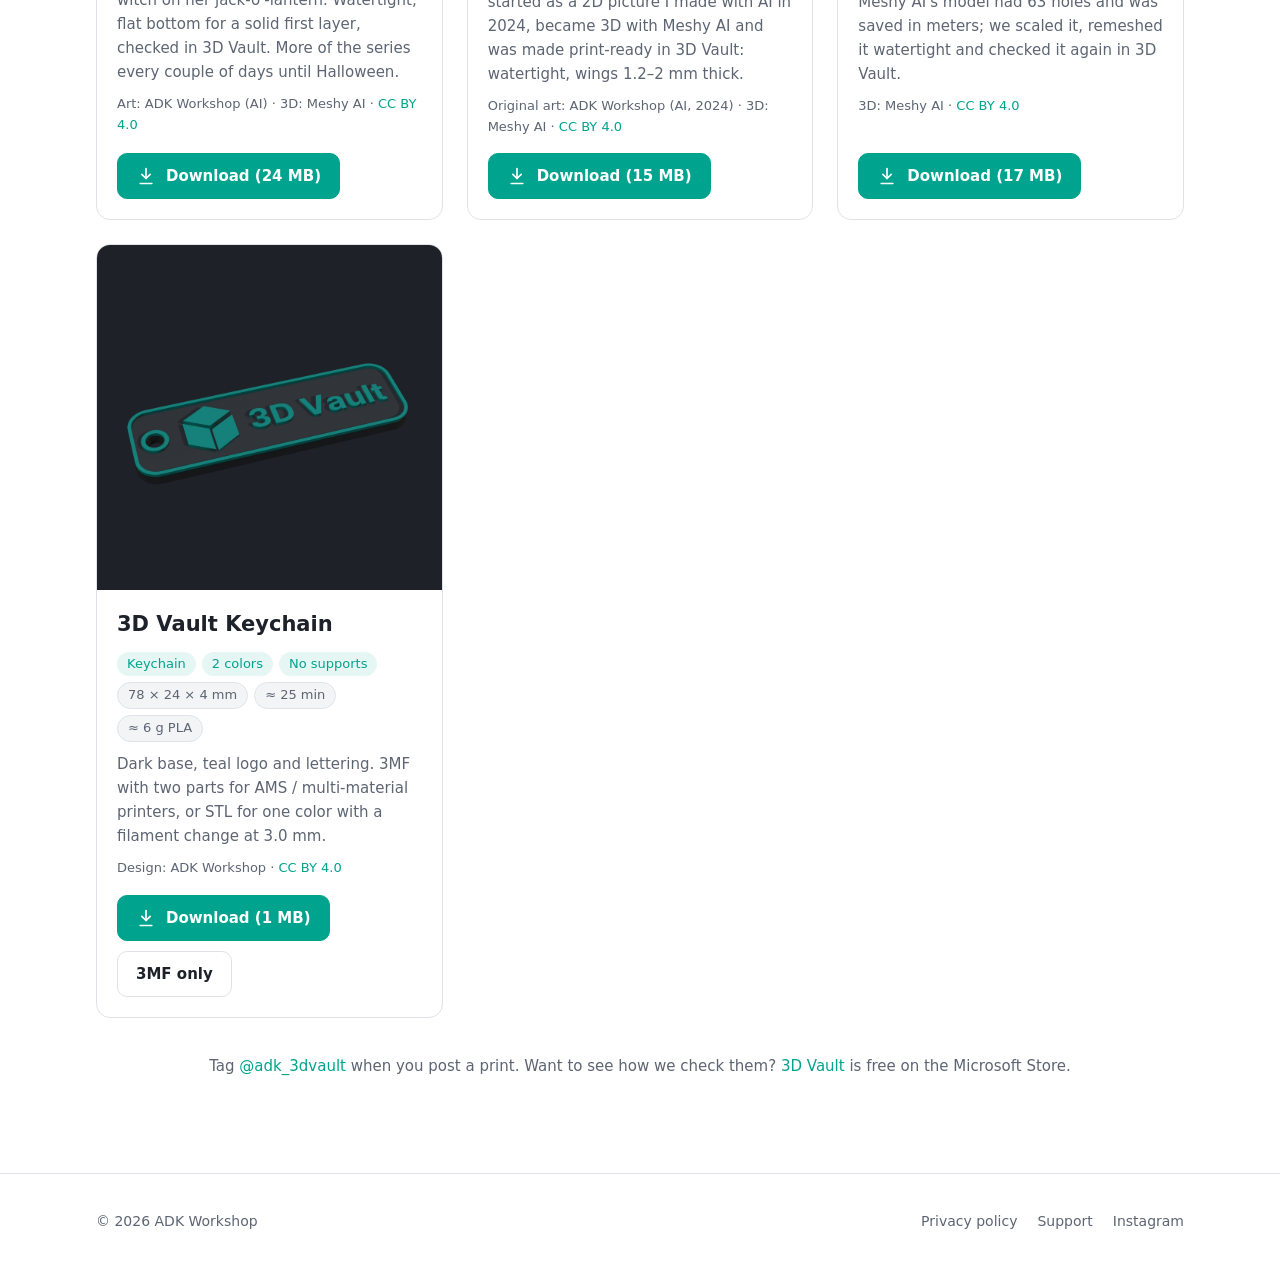
==== commit 42668755: "Tiny Bat Prince (Pumpkin Patch Pals #4) ücretsiz model Co-Authored-By: Claude Opus 5.5 <noreply@anth" ====
--- a/models/index.html
+++ b/models/index.html
@@ -7,7 +7,7 @@
 <meta name="description" content="Free, print-ready STL models checked with 3D Vault: watertight, scaled and tested in the slicer. CC BY 4.0.">
 <meta property="og:title" content="Free 3D printable models – 3D Vault | ADK Workshop">
 <meta property="og:description" content="Free, print-ready STL models checked with 3D Vault: watertight, scaled and tested in the slicer. CC BY 4.0.">
-<meta property="og:image" content="https://3dvault.adkworkshop.com/assets/models/pumpkin-purrfection.webp">
+<meta property="og:image" content="https://3dvault.adkworkshop.com/assets/models/tiny-bat-prince.webp">
 <meta property="og:type" content="website">
 <link rel="alternate" hreflang="en" href="https://3dvault.adkworkshop.com/models/">
 <link rel="alternate" hreflang="tr" href="https://3dvault.adkworkshop.com/tr/models/">
@@ -35,6 +35,16 @@
       <p class="sub">Models we check and fix with 3D Vault before you waste filament: watertight, scaled, with print settings. New ones every week or so.</p>
     </div>
     <div class="mgrid">
+<article class="mcard" id="tiny-bat-prince">
+  <div class="mimg"><img class="main" src="../assets/models/tiny-bat-prince.webp" alt="Tiny Bat Prince" loading="lazy"><img class="bottom" src="../assets/models/tiny-bat-prince-bottom.webp" alt="the 3D Vault stamp under the base" loading="lazy"></div>
+  <div class="mbody">
+    <h3>Tiny Bat Prince</h3>
+    <div class="chips"><span class="chip">Halloween</span><span class="chip">Figure</span><span class="chip">Supports</span><span class="chip spec">79 mm</span><span class="chip spec">≈ 5 h</span><span class="chip spec">≈ 39 g PLA</span></div>
+    <p>Pumpkin Patch Pals #4: a tiny vampire on a BOO tombstone, hugging his pet bat. Watertight, flat bottom, checked in 3D Vault.</p>
+    <p class="credit">Art: ADK Workshop (AI) · 3D: Meshy AI · <a href="https://creativecommons.org/licenses/by/4.0/" target="_blank" rel="noopener">CC BY 4.0</a></p>
+    <div class="mbtns"><a class="btn primary" href="../downloads/Tiny-Bat-Prince-3DVault.zip" download><svg viewBox="0 0 24 24" fill="none" stroke="currentColor" stroke-width="2" stroke-linecap="round" stroke-linejoin="round"><path d="M12 3v12"/><path d="M7 10l5 5 5-5"/><path d="M5 21h14"/></svg>Download (23 MB)</a></div>
+  </div>
+</article>
 <article class="mcard" id="pumpkin-purrfection">
   <div class="mimg"><img class="main" src="../assets/models/pumpkin-purrfection.webp" alt="Pumpkin Purrfection" loading="lazy"><img class="bottom" src="../assets/models/pumpkin-purrfection-bottom.webp" alt="the 3D Vault stamp under the base" loading="lazy"></div>
   <div class="mbody">
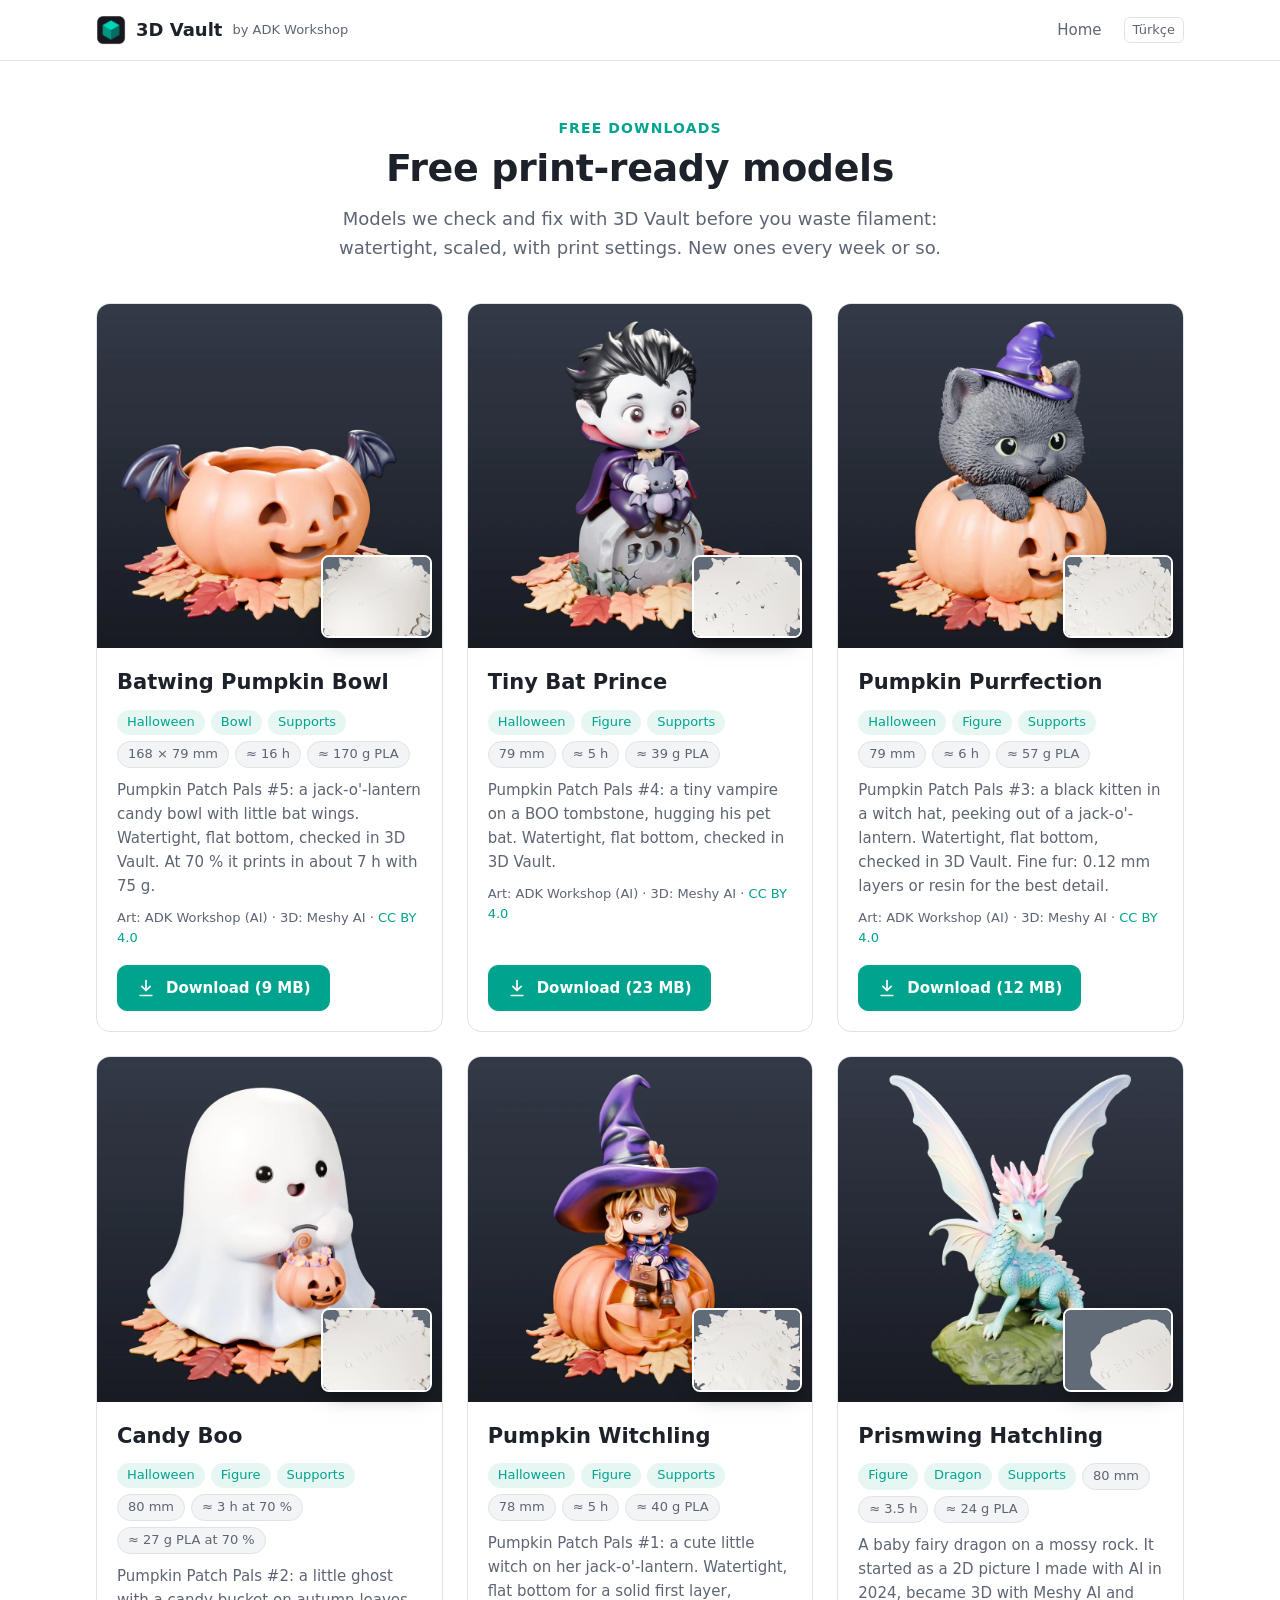
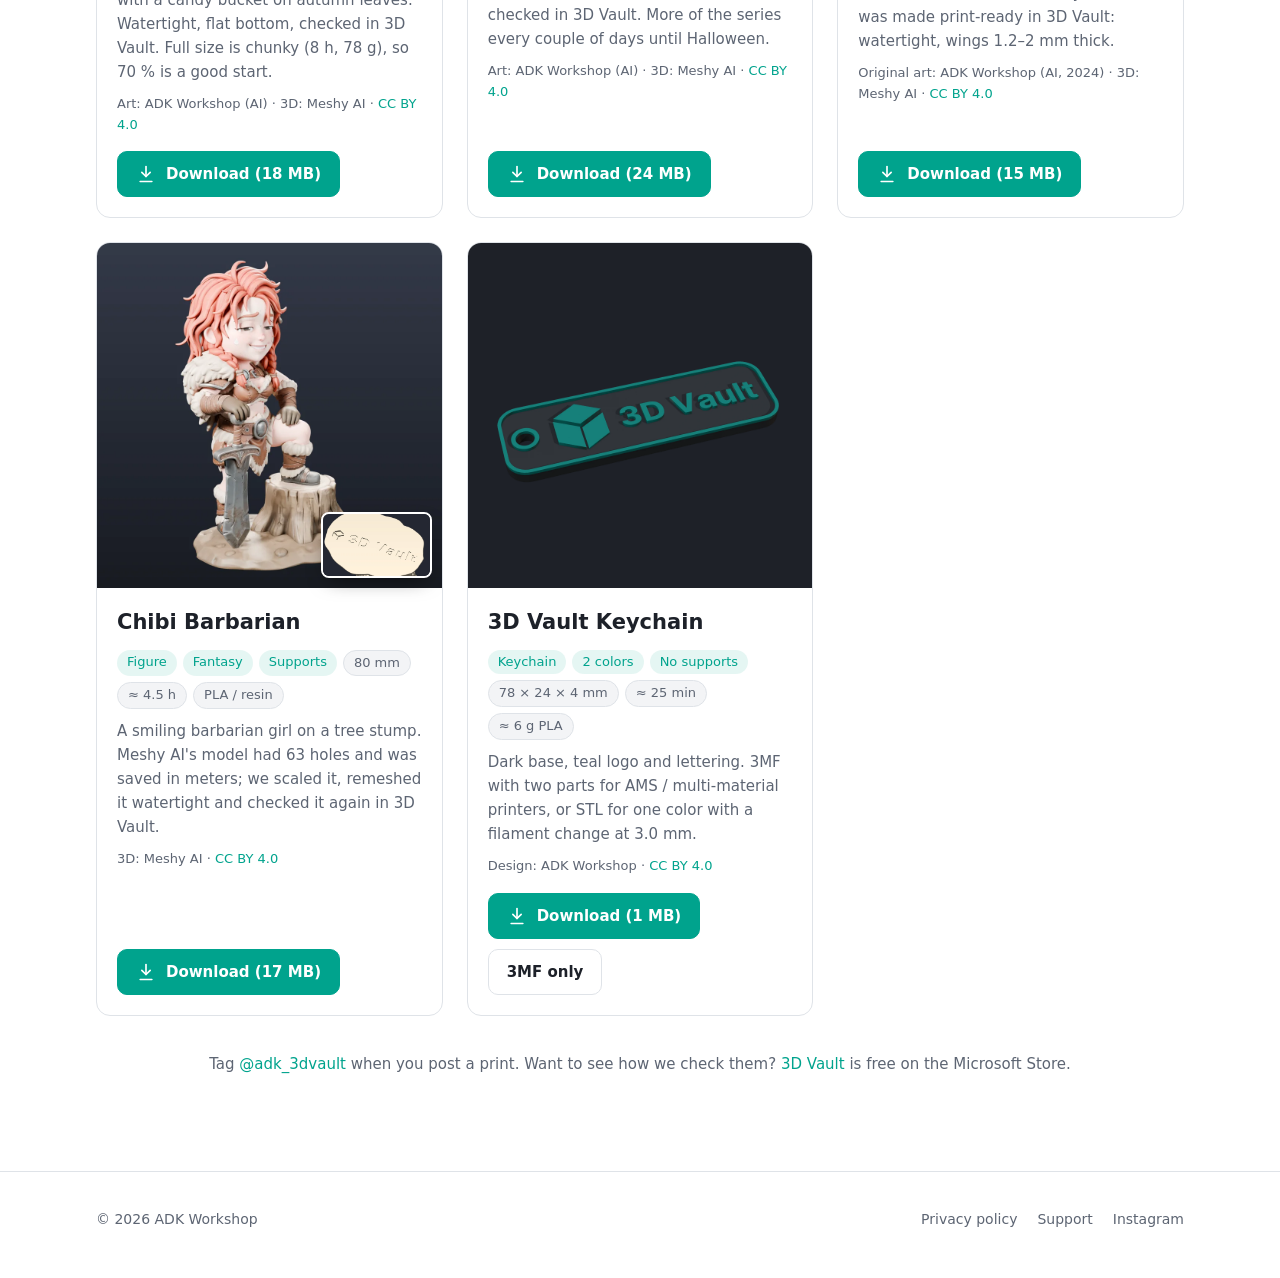
==== commit a568e37c: "Batwing Pumpkin Bowl (Pumpkin Patch Pals #5) ücretsiz model Co-Authored-By: Claude Opus 5.5 <noreply" ====
--- a/models/index.html
+++ b/models/index.html
@@ -7,7 +7,7 @@
 <meta name="description" content="Free, print-ready STL models checked with 3D Vault: watertight, scaled and tested in the slicer. CC BY 4.0.">
 <meta property="og:title" content="Free 3D printable models – 3D Vault | ADK Workshop">
 <meta property="og:description" content="Free, print-ready STL models checked with 3D Vault: watertight, scaled and tested in the slicer. CC BY 4.0.">
-<meta property="og:image" content="https://3dvault.adkworkshop.com/assets/models/tiny-bat-prince.webp">
+<meta property="og:image" content="https://3dvault.adkworkshop.com/assets/models/batwing-pumpkin-bowl.webp">
 <meta property="og:type" content="website">
 <link rel="alternate" hreflang="en" href="https://3dvault.adkworkshop.com/models/">
 <link rel="alternate" hreflang="tr" href="https://3dvault.adkworkshop.com/tr/models/">
@@ -35,6 +35,16 @@
       <p class="sub">Models we check and fix with 3D Vault before you waste filament: watertight, scaled, with print settings. New ones every week or so.</p>
     </div>
     <div class="mgrid">
+<article class="mcard" id="batwing-pumpkin-bowl">
+  <div class="mimg"><img class="main" src="../assets/models/batwing-pumpkin-bowl.webp" alt="Batwing Pumpkin Bowl" loading="lazy"><img class="bottom" src="../assets/models/batwing-pumpkin-bowl-bottom.webp" alt="the 3D Vault stamp under the base" loading="lazy"></div>
+  <div class="mbody">
+    <h3>Batwing Pumpkin Bowl</h3>
+    <div class="chips"><span class="chip">Halloween</span><span class="chip">Bowl</span><span class="chip">Supports</span><span class="chip spec">168 × 79 mm</span><span class="chip spec">≈ 16 h</span><span class="chip spec">≈ 170 g PLA</span></div>
+    <p>Pumpkin Patch Pals #5: a jack-o&#x27;-lantern candy bowl with little bat wings. Watertight, flat bottom, checked in 3D Vault. At 70 % it prints in about 7 h with 75 g.</p>
+    <p class="credit">Art: ADK Workshop (AI) · 3D: Meshy AI · <a href="https://creativecommons.org/licenses/by/4.0/" target="_blank" rel="noopener">CC BY 4.0</a></p>
+    <div class="mbtns"><a class="btn primary" href="../downloads/Batwing-Pumpkin-Bowl-3DVault.zip" download><svg viewBox="0 0 24 24" fill="none" stroke="currentColor" stroke-width="2" stroke-linecap="round" stroke-linejoin="round"><path d="M12 3v12"/><path d="M7 10l5 5 5-5"/><path d="M5 21h14"/></svg>Download (9 MB)</a></div>
+  </div>
+</article>
 <article class="mcard" id="tiny-bat-prince">
   <div class="mimg"><img class="main" src="../assets/models/tiny-bat-prince.webp" alt="Tiny Bat Prince" loading="lazy"><img class="bottom" src="../assets/models/tiny-bat-prince-bottom.webp" alt="the 3D Vault stamp under the base" loading="lazy"></div>
   <div class="mbody">
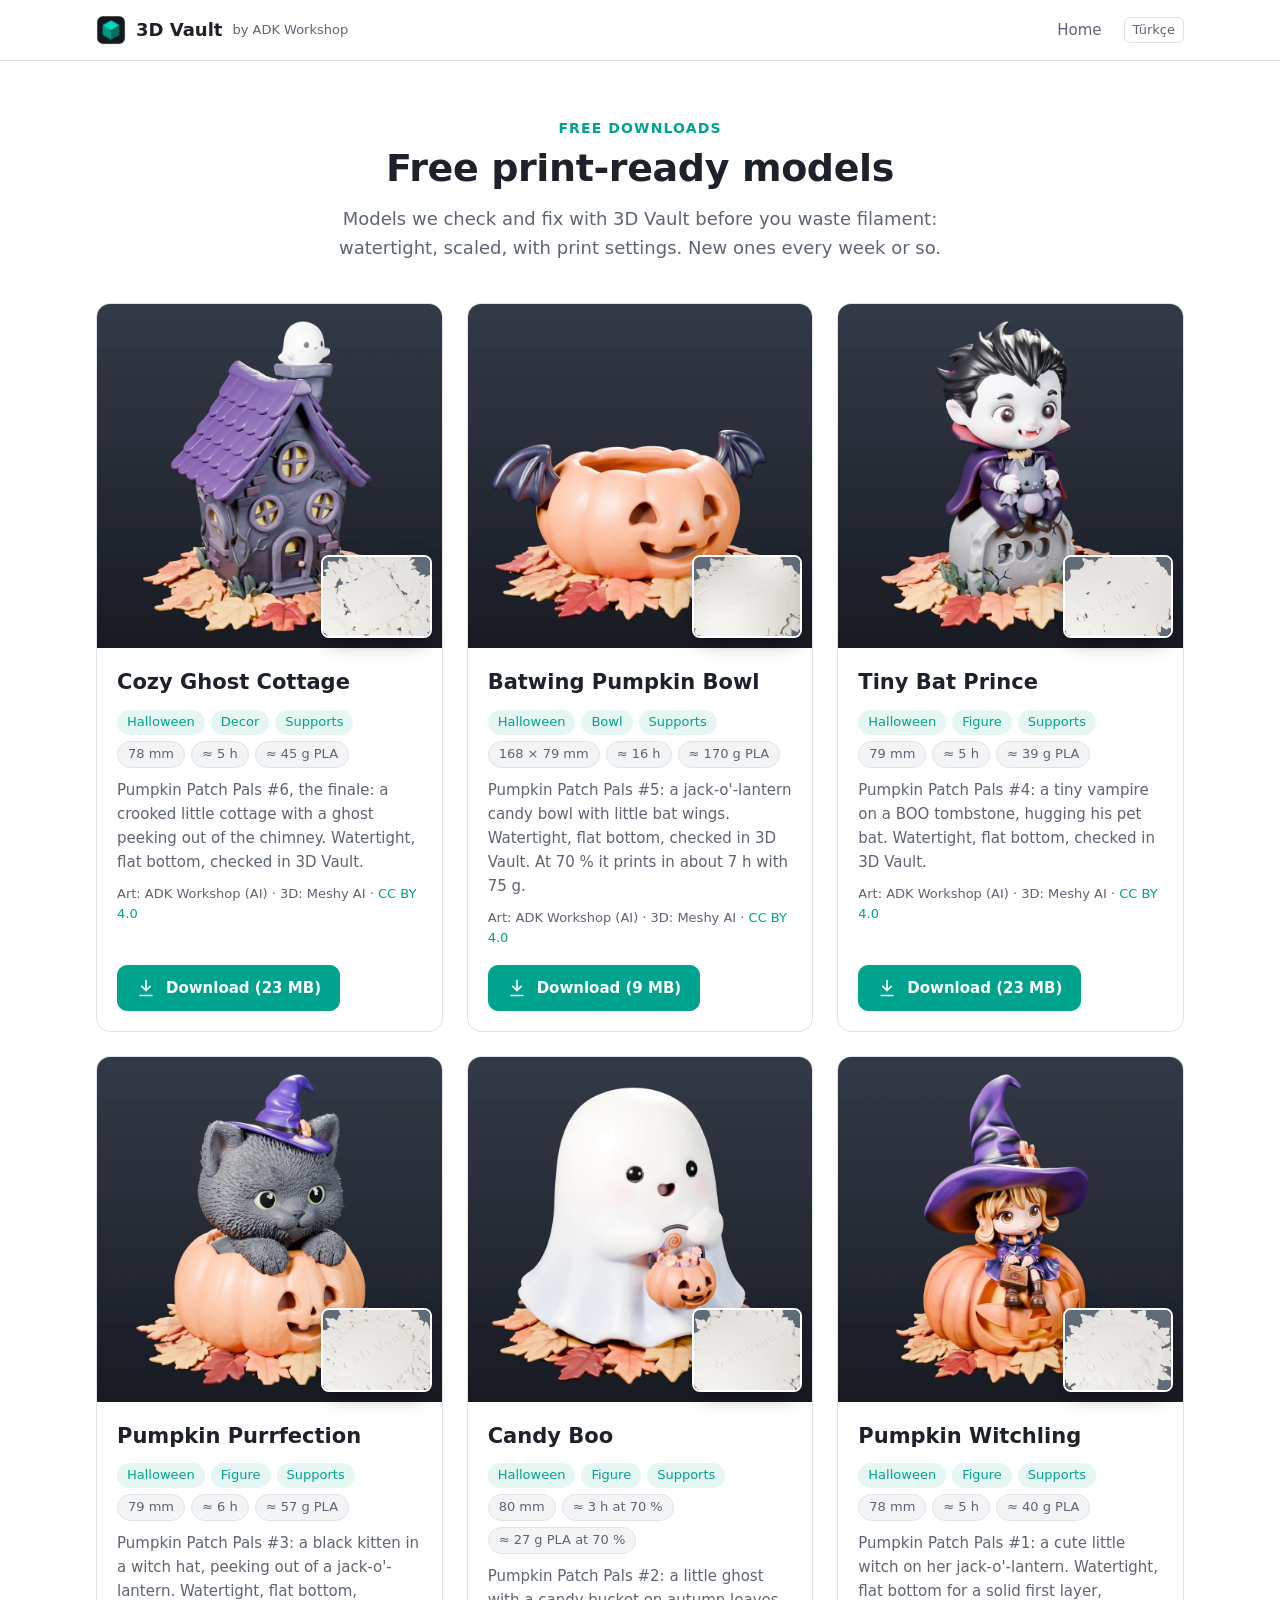
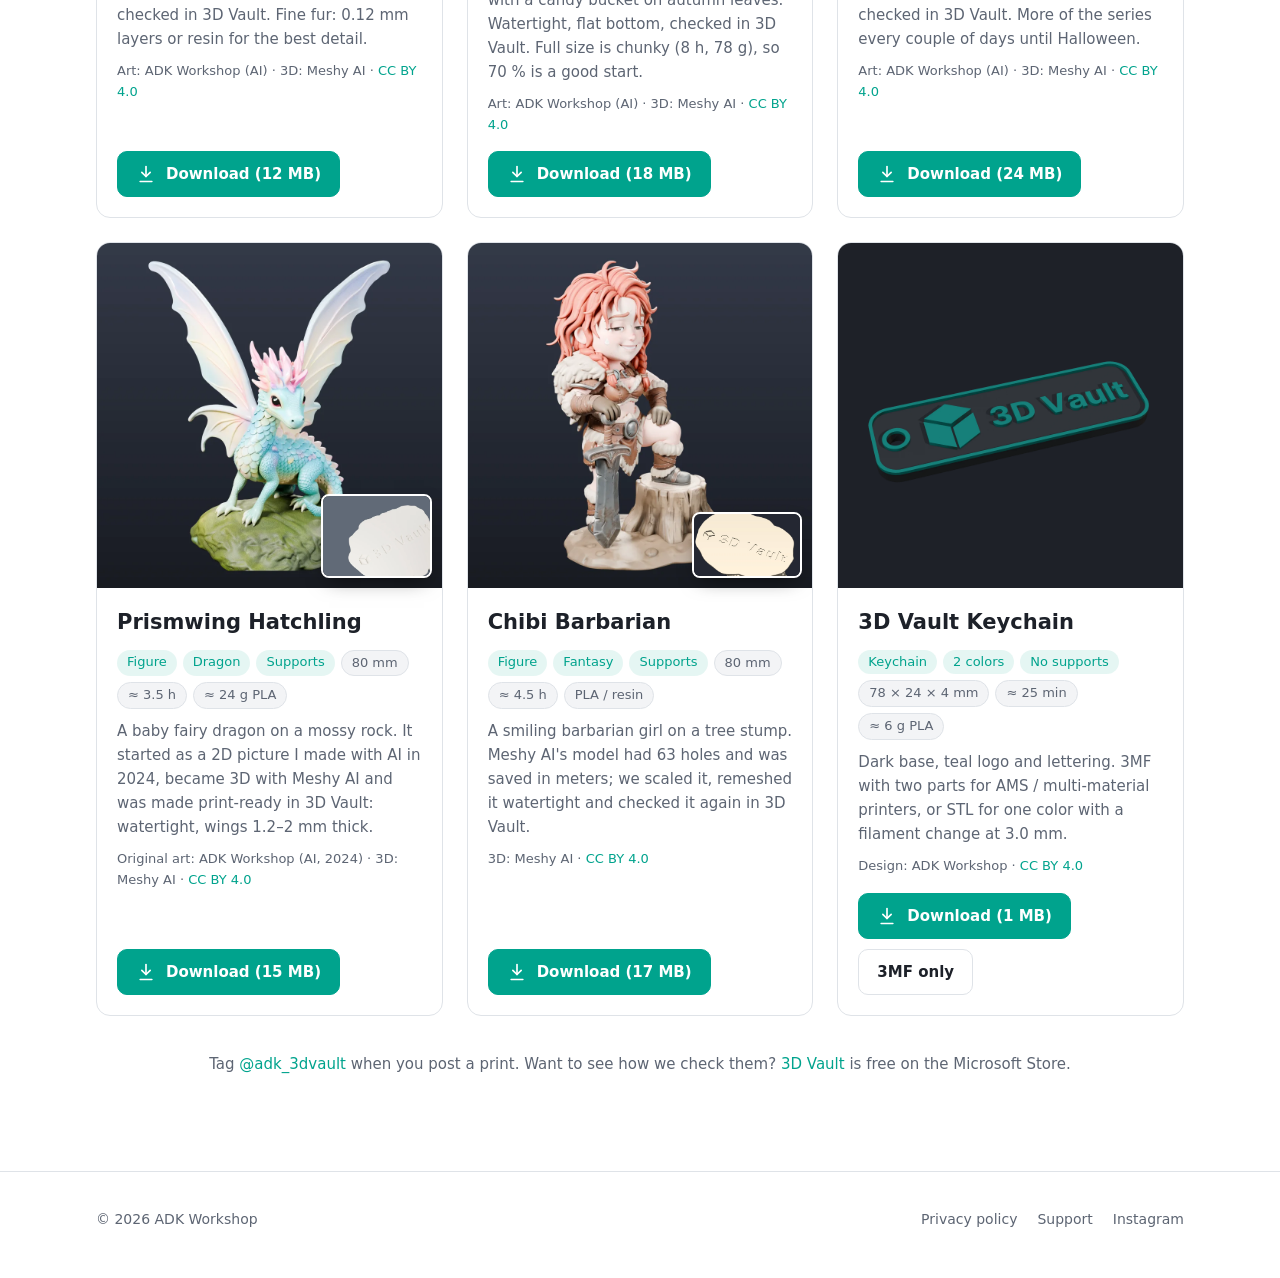
==== commit 9af27558: "Cozy Ghost Cottage (Pumpkin Patch Pals #6) ücretsiz model Co-Authored-By: Claude Opus 5.5 <noreply@a" ====
--- a/models/index.html
+++ b/models/index.html
@@ -7,7 +7,7 @@
 <meta name="description" content="Free, print-ready STL models checked with 3D Vault: watertight, scaled and tested in the slicer. CC BY 4.0.">
 <meta property="og:title" content="Free 3D printable models – 3D Vault | ADK Workshop">
 <meta property="og:description" content="Free, print-ready STL models checked with 3D Vault: watertight, scaled and tested in the slicer. CC BY 4.0.">
-<meta property="og:image" content="https://3dvault.adkworkshop.com/assets/models/batwing-pumpkin-bowl.webp">
+<meta property="og:image" content="https://3dvault.adkworkshop.com/assets/models/cozy-ghost-cottage.webp">
 <meta property="og:type" content="website">
 <link rel="alternate" hreflang="en" href="https://3dvault.adkworkshop.com/models/">
 <link rel="alternate" hreflang="tr" href="https://3dvault.adkworkshop.com/tr/models/">
@@ -35,6 +35,16 @@
       <p class="sub">Models we check and fix with 3D Vault before you waste filament: watertight, scaled, with print settings. New ones every week or so.</p>
     </div>
     <div class="mgrid">
+<article class="mcard" id="cozy-ghost-cottage">
+  <div class="mimg"><img class="main" src="../assets/models/cozy-ghost-cottage.webp" alt="Cozy Ghost Cottage" loading="lazy"><img class="bottom" src="../assets/models/cozy-ghost-cottage-bottom.webp" alt="the 3D Vault stamp under the base" loading="lazy"></div>
+  <div class="mbody">
+    <h3>Cozy Ghost Cottage</h3>
+    <div class="chips"><span class="chip">Halloween</span><span class="chip">Decor</span><span class="chip">Supports</span><span class="chip spec">78 mm</span><span class="chip spec">≈ 5 h</span><span class="chip spec">≈ 45 g PLA</span></div>
+    <p>Pumpkin Patch Pals #6, the finale: a crooked little cottage with a ghost peeking out of the chimney. Watertight, flat bottom, checked in 3D Vault.</p>
+    <p class="credit">Art: ADK Workshop (AI) · 3D: Meshy AI · <a href="https://creativecommons.org/licenses/by/4.0/" target="_blank" rel="noopener">CC BY 4.0</a></p>
+    <div class="mbtns"><a class="btn primary" href="../downloads/Cozy-Ghost-Cottage-3DVault.zip" download><svg viewBox="0 0 24 24" fill="none" stroke="currentColor" stroke-width="2" stroke-linecap="round" stroke-linejoin="round"><path d="M12 3v12"/><path d="M7 10l5 5 5-5"/><path d="M5 21h14"/></svg>Download (23 MB)</a></div>
+  </div>
+</article>
 <article class="mcard" id="batwing-pumpkin-bowl">
   <div class="mimg"><img class="main" src="../assets/models/batwing-pumpkin-bowl.webp" alt="Batwing Pumpkin Bowl" loading="lazy"><img class="bottom" src="../assets/models/batwing-pumpkin-bowl-bottom.webp" alt="the 3D Vault stamp under the base" loading="lazy"></div>
   <div class="mbody">
